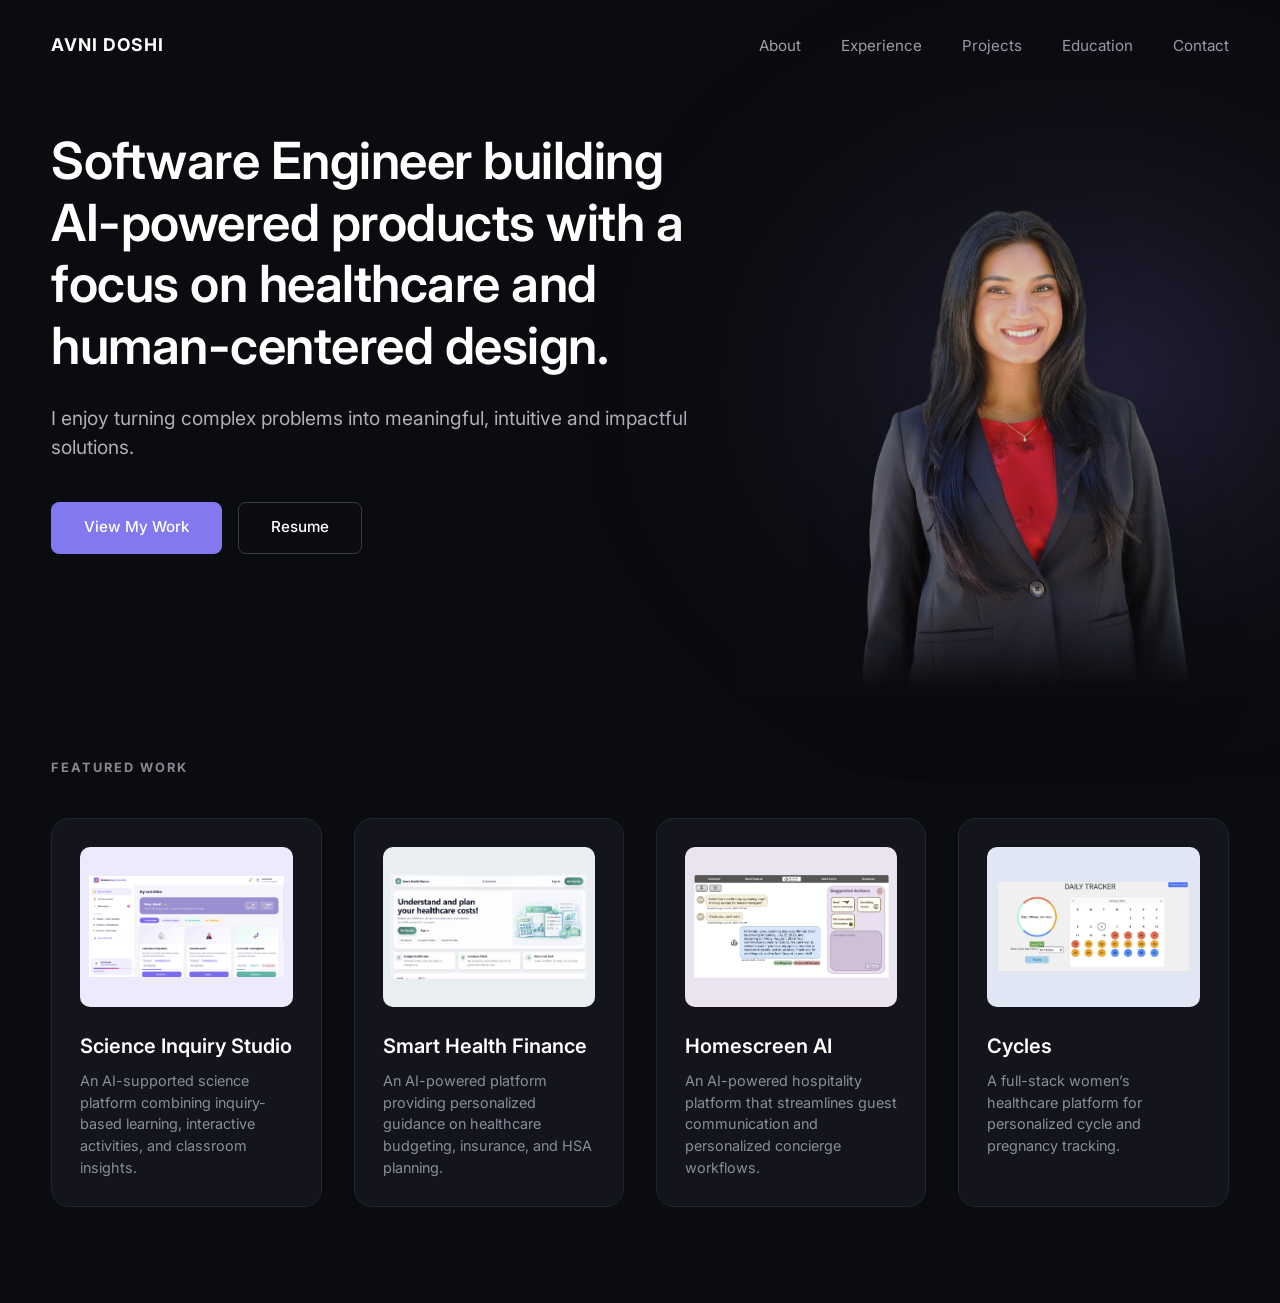
==== index.html @ ce7d5bf1 "Normalize homepage URL" ====
<!DOCTYPE html>
<html lang="en">
<head>
    <meta charset="UTF-8">
    <meta name="viewport" content="width=device-width, initial-scale=1.0">
    <title>Avni Doshi - Portfolio</title>
    <link rel="canonical" href="https://www.avni-doshi.com/">
    <link rel="icon" type="image/png" href="favicon.png">
    <script>
        if (window.location.pathname.endsWith('/index.html')) {
            window.history.replaceState(null, '', '/' + window.location.search + window.location.hash);
        }
    </script>

    <link rel="preconnect" href="https://fonts.googleapis.com">
    <link rel="preconnect" href="https://fonts.gstatic.com" crossorigin>
    <link
        href="https://fonts.googleapis.com/css2?family=Inter:wght@300;400;500;600;700&display=swap"
        rel="stylesheet"
    >

    <link rel="stylesheet" href="style.css">
</head>

<body>
    <header>
        <a class="logo active" href="/" aria-current="page">Avni Doshi</a>

        <nav aria-label="Main navigation">
            <ul>
                <li><a href="about.html">About</a></li>
                <li><a href="experience.html">Experience</a></li>
                <li><a href="projects.html">Projects</a></li>
                <li><a href="education.html">Education</a></li>
                <li><a href="contact.html">Contact</a></li>
            </ul>
        </nav>
    </header>

    <main>
        <section class="hero-container">
            <div class="hero-text">
                <h1>
                    Software Engineer building AI-powered products with a
                    focus on healthcare and human-centered design.
                </h1>

                <p>
                    I enjoy turning complex problems into meaningful,
                    intuitive and impactful solutions.
                </p>

                <div class="cta-buttons">
                    <a class="btn btn-primary" href="#featured-work">
                        View My Work
                    </a>

                    <a class="btn btn-secondary" href="documents/Avni-Doshi-Resume.pdf" target="_blank" rel="noopener noreferrer">
                        Resume
                    </a>
                </div>
            </div>

            <div class="hero-image-wrapper">
                <img
                    class="profile-img"
                    src="images/profile.png"
                    alt="Portrait of Avni Doshi"
                >
            </div>
        </section>

        <section class="featured-section" id="featured-work">
            <h2 class="section-title">Featured Work</h2>

            <div class="grid-container">
                <a class="card" href="science-inquiry-studio.html">
                    <div class="card-img-placeholder science-thumbnail"><img src="images/science-inquiry-studio/student-activities.png" alt="Science Inquiry Studio student activities platform"></div>
                    <h3>Science Inquiry Studio</h3>
                    <p>An AI-supported science platform combining inquiry-based learning, interactive activities, and classroom insights.</p>
                </a>

                <a class="card" href="smart-health-finance.html">
                    <div class="card-img-placeholder health-thumbnail"><img src="images/smart-health-finance/landing.png" alt="Smart Health Finance healthcare planning platform"></div>
                    <h3>Smart Health Finance</h3>
                    <p>An AI-powered platform providing personalized guidance on healthcare budgeting, insurance, and HSA planning.</p>
                </a>

                <a class="card" href="homescreen-ai.html">
                    <div class="card-img-placeholder homescreen-thumbnail"><img src="images/homescreen-ai/agent-assist.png" alt="Homescreen AI agent-assisted hospitality platform"></div>
                    <h3>Homescreen AI</h3>
                    <p>An AI-powered hospitality platform that streamlines guest communication and personalized concierge workflows.</p>
                </a>

                <a class="card" href="cycles.html">
                    <div class="card-img-placeholder cycles-thumbnail"><img src="images/cycles/daily-tracker.jpg" alt="Cycles daily tracker interface"></div>
                    <h3>Cycles</h3>
                    <p>A full-stack women’s healthcare platform for personalized cycle and pregnancy tracking.</p>
                </a>
            </div>
        </section>
    </main>
</body>
</html>
---- style.css ----
:root {
    --background: #0b0c10;
    --surface: #13141c;
    --surface-border: #222530;
    --text: #ffffff;
    --muted-text: #a0a0aa;
    --accent: #8278ef;
    --accent-hover: #7166df;
    --portrait-glow: rgba(113, 99, 190, 0.38);
}

/* Reset */

* {
    margin: 0;
    padding: 0;
    box-sizing: border-box;
}

html {
    scroll-behavior: smooth;
}

body {
    width: 100%;
    max-width: 100%;
    margin: 0;
    padding: 0 4%;
    overflow-x: hidden;

    background-color: var(--background);
    color: var(--text);

    font-family: "Inter", sans-serif;
    line-height: 1.5;
}

a {
    color: inherit;
    text-decoration: none;
}

/* Navigation */

header {
    display: flex;
    justify-content: space-between;
    align-items: center;

    width: 100%;
    padding: 2rem 0 1rem;
}

.logo {
    color: var(--text);
    font-size: 1.1rem;
    font-weight: 700;
    letter-spacing: 1px;
    text-transform: uppercase;
}

nav ul {
    display: flex;
    gap: 2.5rem;
    list-style: none;
}

nav ul li a {
    padding-bottom: 4px;

    color: var(--muted-text);
    font-size: 0.95rem;

    border-bottom: 2px solid transparent;

    transition:
        color 0.3s ease,
        border-color 0.3s ease;
}

nav ul li a:hover,
nav ul li a.active {
    color: var(--text);
    border-color: var(--text);
}

/* Hero */

.hero-container {
    position: relative;

    display: flex;
    align-items: stretch;
    justify-content: space-between;

    width: 100%;
    min-height: 460px;
    padding: 1.5rem 0 4rem;
    gap: 4rem;
}

.hero-text {
    flex: 1.6;

    display: flex;
    flex-direction: column;
    justify-content: flex-start;
    padding-top: 2rem;
}

.hero-text h1 {
    max-width: 900px;
    margin-bottom: 1.75rem;

    font-size: clamp(2.5rem, 4vw, 3.5rem);
    font-weight: 600;
    line-height: 1.2;
    letter-spacing: -0.5px;
}

.hero-text p {
    max-width: 700px;
    margin-bottom: 2.5rem;

    color: #b0b0b8;
    font-size: 1.2rem;
}

.cta-buttons {
    display: flex;
    gap: 1rem;
}

.btn {
    display: inline-flex;
    align-items: center;
    justify-content: center;

    padding: 0.85rem 2rem;
    border-radius: 8px;

    font-size: 0.95rem;
    font-weight: 500;
    cursor: pointer;

    transition:
        background-color 0.3s ease,
        border-color 0.3s ease,
        transform 0.3s ease;
}

.btn:hover {
    transform: translateY(-2px);
}

.btn-primary {
    color: #ffffff;
    background-color: var(--accent);
    border: 1px solid var(--accent);
}

.btn-primary:hover {
    background-color: var(--accent-hover);
    border-color: var(--accent-hover);
}

.btn-secondary {
    color: #ffffff;
    background-color: transparent;
    border: 1px solid #383a47;
}

.btn-secondary:hover {
    background-color: #1a1b22;
    border-color: #5a5d6c;
}

/* Transparent portrait and background glow */
.hero-image-wrapper {
    flex: 1;
    position: relative;
    isolation: isolate;

    display: flex;
    align-items: flex-end;
    justify-content: center;

    min-height: 500px;

    /* Important: remove the background and visible clipping */
    overflow: visible;
    background: transparent;
}

/* Soft glow that extends outside the image container */
.hero-image-wrapper::before {
    content: "";
    position: absolute;

    /* Extends the glow past the container so there is no hard line */
    inset: -20% -25% -10% -45%;
    z-index: -1;

    background:
        radial-gradient(
            ellipse at 65% 52%,
            rgba(113, 99, 190, 0.25) 0%,
            rgba(55, 52, 90, 0.15) 35%,
            rgba(25, 25, 40, 0.07) 55%,
            transparent 75%
        );

    filter: blur(20px);
    pointer-events: none;
}

/* Softens the bottom edge */
.hero-image-wrapper::after {
    content: "";
    position: absolute;
    right: -15%;
    bottom: 0;
    left: -15%;
    z-index: 2;

    height: 16%;

    background:
        linear-gradient(
            to bottom,
            transparent,
            var(--background) 92%
        );

    pointer-events: none;
}

.profile-img {
    position: relative;
    z-index: 1;

    display: block;
    width: 100%;
    max-width: 520px;
    height: 100%;

    object-fit: contain;
    object-position: center bottom;

    filter:
        drop-shadow(0 20px 32px rgba(0, 0, 0, 0.22));
}

/* Featured work */

.featured-section {
    width: 100%;
    padding-bottom: 6rem;
}

.section-title {
    margin-bottom: 2.5rem;

    color: #888894;
    font-size: 0.8rem;
    letter-spacing: 2px;
    text-transform: uppercase;
}

.grid-container {
    display: grid;
    grid-template-columns: repeat(4, minmax(0, 1fr));
    gap: 2rem;

    width: 100%;
}

.card {
    display: flex;
    flex-direction: column;

    padding: 1.75rem;

    background-color: var(--surface);
    border: 1px solid var(--surface-border);
    border-radius: 18px;

    cursor: pointer;

    transition:
        transform 0.3s ease,
        border-color 0.3s ease;
}

.card:hover {
    transform: translateY(-5px);
    border-color: #3b3f54;
}

.card-img-placeholder {
    width: 100%;
    height: 160px;
    margin-bottom: 1.5rem;

    overflow: hidden;

    background-color: #1c1e29;
    border-radius: 10px;
}

.thumb-aws {
    background:
        linear-gradient(
            135deg,
            #111111 0%,
            #222222 100%
        );
}

.thumb-scale {
    background-color: #fafafa;
}

.thumb-eco {
    background:
        radial-gradient(
            circle,
            #3a3b2b 0%,
            #111311 100%
        );
}

.thumb-say {
    background:
        linear-gradient(
            135deg,
            #445 0%,
            #89a 100%
        );
}

.tag {
    align-self: flex-start;

    margin-bottom: 0.85rem;
    padding: 0.25rem 0.6rem;

    color: #8a8d9a;
    background-color: #1c1e29;
    border-radius: 6px;

    font-size: 0.75rem;
    font-weight: 500;
}

.card h3 {
    margin-bottom: 0.6rem;

    font-size: 1.25rem;
    font-weight: 600;
}

.card p {
    flex-grow: 0;

    margin-bottom: 0;

    color: #8a8d9a;
    font-size: 0.9rem;
    line-height: 1.5;
}

.card-footer {
    display: none;
}

.featured-section .card-footer {
    display: none;
}

/* Tablet */

@media (max-width: 1200px) {
    .grid-container {
        grid-template-columns: repeat(2, 1fr);
    }
}

/* Mobile */

@media (max-width: 768px) {
    body {
        padding: 0 1.25rem;
    }

    header {
        align-items: flex-start;
        gap: 1.5rem;
    }

    nav ul {
        flex-wrap: wrap;
        justify-content: flex-end;
        gap: 0.75rem 1.25rem;
    }

    .hero-container {
        flex-direction: column-reverse;

        min-height: auto;
        padding: 1rem 0 4rem;
        gap: 2rem;
    }

    .hero-image-wrapper {
        width: 100%;
        min-height: 390px;
    }

    .profile-img {
        max-width: 430px;
    }

    .hero-text {
        text-align: center;
    }

    .hero-text p {
        margin: 0 auto 2.5rem;
    }

    .cta-buttons {
        justify-content: center;
    }

    .grid-container {
        grid-template-columns: 1fr;
    }
}

@media (max-width: 520px) {
    header {
        flex-direction: column;
    }

    nav,
    nav ul {
        width: 100%;
    }

    nav ul {
        justify-content: flex-start;
    }

    .hero-image-wrapper {
        min-height: 330px;
    }

    .cta-buttons {
        flex-direction: column;
    }
}

/* Interior pages */

.page-intro {
    display: flex;
    flex-direction: column;
    justify-content: flex-start;
    min-height: auto;
    max-width: 850px;
    padding: 2rem 0 8rem;
}

.page-eyebrow {
    margin-bottom: 1rem;
    color: var(--accent);
    font-size: 0.8rem;
    font-weight: 600;
    letter-spacing: 2px;
    text-transform: uppercase;
}

.page-intro h1 {
    margin-bottom: 1.5rem;
    font-size: clamp(2.75rem, 6vw, 5.5rem);
    font-weight: 600;
    line-height: 1.05;
    letter-spacing: -2px;
}

.page-intro > p:last-child {
    max-width: 700px;
    color: var(--muted-text);
    font-size: 1.2rem;
}

/* Projects index */

.projects-page,
.case-study {
    width: 100%;
    margin: 0 auto;
    padding: 2rem 0 8rem;
}

.projects-page {
    padding-top: 2rem;
}

.projects-heading {
    max-width: 760px;
    margin-bottom: 4rem;
}

.projects-heading h1,
.case-hero h1 {
    margin-bottom: 1.5rem;
    font-size: clamp(1.9rem, 3.5vw, 3.25rem);
    font-weight: 600;
    line-height: 1.05;
    letter-spacing: -2px;
}

.projects-heading > p:last-child {
    color: var(--muted-text);
    font-size: 1.1rem;
}

.project-list {
    display: grid;
    grid-template-columns: repeat(3, minmax(0, 1fr));
    gap: 1.5rem;
}

.project-card {
    display: block;
    overflow: hidden;
    background: var(--surface);
    border: 1px solid var(--surface-border);
    border-radius: 18px;
    transition: transform 0.25s ease, border-color 0.25s ease;
}

.project-card:hover,
.project-card:focus-visible {
    transform: translateY(-5px);
    border-color: #4a4e66;
    outline: none;
}

.project-card-image,
.case-hero-image {
    display: flex;
    align-items: center;
    justify-content: center;
    aspect-ratio: 16 / 10;
    color: rgba(255, 255, 255, 0.62);
    font-size: 0.75rem;
    font-weight: 600;
    letter-spacing: 1.5px;
    text-transform: uppercase;
}

.project-card-image img {
    display: block;
    width: 100%;
    height: 100%;
    object-fit: cover;
}

.project-card-image.cooking-thumbnail {
    padding: 0.65rem;
    background: #ead2cf;
}

.project-card-image.cooking-thumbnail img {
    object-fit: contain;
    object-position: center top;
}

.project-card-image.cycles-thumbnail,
.card-img-placeholder.cycles-thumbnail {
    padding: 0.65rem;
    background: #e1e6f5;
}

.project-card-image.cycles-thumbnail img,
.card-img-placeholder.cycles-thumbnail img {
    width: 100%;
    height: 100%;
    object-fit: contain;
    object-position: center;
}

.project-card-image.ecogov-thumbnail {
    padding: 0.65rem;
    background: #e7edf1;
}

.project-card-image.ecogov-thumbnail img {
    object-fit: contain;
    object-position: center;
}

.project-card-image.zot-thumbnail {
    padding: 0.65rem;
    background: #eaf0f7;
}

.project-card-image.zot-thumbnail img {
    object-fit: contain;
    object-position: center top;
}

.project-card-image.solace-thumbnail {
    padding: 0.65rem;
    background: #dce5f0;
}

.project-card-image.solace-thumbnail img {
    object-fit: contain;
    object-position: center top;
}

.image-science { background: linear-gradient(135deg, #173d50, #6675c7); }
.image-health { background: linear-gradient(135deg, #24483f, #62a68a); }
.image-solace { background: linear-gradient(135deg, #493a64, #b078a4); }
.image-zot { background: linear-gradient(135deg, #21426a, #d49a37); }
.image-home { background: linear-gradient(135deg, #372f66, #737ce4); }
.image-eco { background: linear-gradient(135deg, #273c2c, #7e9853); }
.image-cooking { background: linear-gradient(135deg, #66392e, #d27b52); }
.image-cycles { background: linear-gradient(135deg, #28394c, #568c9e); }

.project-card-copy {
    padding: 1.25rem;
}

.project-card-copy h2 {
    margin-bottom: 0.5rem;
    font-size: 1.1rem;
}

.project-card-copy p,
.case-section p {
    color: var(--muted-text);
}

/* Keep media transitions identical across every project detail page. */
.project-gallery {
    margin-top: 0;
    margin-bottom: 0;
    padding-top: 1rem;
    padding-bottom: 1.5rem;
}

.project-link {
    display: inline-block;
    margin-top: 1rem;
    color: #c2bcff;
    font-size: 0.9rem;
}

/* Project detail pages */

.back-link {
    display: inline-block;
    margin-bottom: 1.75rem;
    color: var(--muted-text);
}

.back-link:hover { color: var(--text); }

.case-hero { margin-bottom: 1.5rem; }

.case-hero .page-eyebrow { display: none; }

.case-hero-action {
    margin-top: 1.25rem;
}

.case-hero-actions {
    display: flex;
    flex-wrap: wrap;
    gap: 0.75rem;
    margin-top: 1.25rem;
}

.case-hero-image {
    width: 100%;
    margin-top: 3rem;
    border-radius: 18px;
}

.case-section {
    padding: 2.25rem 0;
    border-top: 1px solid var(--surface-border);
}

.case-section h2 {
    margin-bottom: 1.5rem;
    font-size: 1.35rem;
}

.case-section p {
    max-width: none;
    font-size: 1.05rem;
    line-height: 1.8;
}

.case-image-slot {
    display: flex;
    align-items: center;
    justify-content: center;
    min-height: 320px;
    margin-top: 1.5rem;
    color: #6f7280;
    background: var(--surface);
    border: 1px dashed #3a3d4b;
    border-radius: 14px;
}

.ecogov-hero > p {
    max-width: none;
    color: var(--muted-text);
    font-size: 1.1rem;
}

.case-content {
    display: grid;
    gap: 1rem;
    max-width: none;
}

.case-bullets {
    display: grid;
    gap: 0.7rem;
    margin-left: 1.2rem;
}

.case-bullets li {
    color: var(--muted-text);
    line-height: 1.7;
}

.download-button {
    justify-self: start;
    margin-top: 0.5rem;
}

.ecogov-gallery,
.cycles-gallery {
    display: grid;
    grid-template-columns: repeat(2, minmax(0, 1fr));
    gap: 1.5rem;
    align-items: start;
    width: min(100%, 980px);
    margin: 0 auto;
    padding: 1rem 0 1.5rem;
}

.ecogov-gallery figure,
.cycles-gallery figure {
    display: flex;
    flex-direction: column;
    align-items: center;
    overflow: hidden;
    padding: 1rem;
    background: #ffffff;
    border-radius: 14px;
    text-align: center;
}

.ecogov-gallery img,
.cycles-gallery img {
    display: block;
    width: auto;
    max-width: 100%;
    max-height: 44vh;
    height: auto;
    margin: 0 auto;
    object-fit: contain;
    object-position: center;
    border-radius: 8px;
}

.ecogov-gallery figcaption,
.cycles-gallery figcaption {
    padding: 0.8rem 0.25rem 0.15rem;
    color: #555866;
    font-size: 0.78rem;
}

.ecogov-gallery .gallery-wide,
.cycles-gallery .gallery-wide {
    grid-column: 1 / -1;
    width: min(100%, 760px);
    justify-self: center;
}

.health-gallery {
    display: grid;
    gap: 1.5rem;
    padding: 1rem 0 1.5rem;
}

.health-gallery figure {
    display: flex;
    flex-direction: column;
    align-items: center;
    overflow: hidden;
    padding: 1rem;
    background: #ffffff;
    border-radius: 14px;
    text-align: center;
}

.health-gallery img {
    display: block;
    width: 100%;
    height: auto;
    margin: 0 auto;
    border-radius: 8px;
}

.health-gallery figcaption {
    width: 100%;
    box-sizing: border-box;
    padding: 0.8rem 0.25rem 0.15rem;
    color: #555866;
    font-size: 0.78rem;
}

.tech-list {
    display: flex;
    flex-wrap: wrap;
    gap: 0.65rem;
}

.health-thumbnail {
    display: flex;
    align-items: center;
    justify-content: center;
    background: #e9eff0;
}

.health-thumbnail img {
    display: block;
    width: 92%;
    height: 88%;
    margin: auto;
    object-fit: contain;
    object-position: center;
    border-radius: 7px;
}

.science-thumbnail {
    display: flex;
    align-items: center;
    justify-content: center;
    background: #eeeafd;
}

.science-thumbnail img {
    display: block;
    width: 92%;
    height: 88%;
    margin: auto;
    object-fit: contain;
    object-position: center;
    border-radius: 7px;
}

.tech-list span {
    padding: 0.55rem 0.8rem;
    color: #c7c7cf;
    background: var(--surface);
    border: 1px solid var(--surface-border);
    border-radius: 7px;
    font-size: 0.85rem;
}

.cooking-gallery {
    columns: 2;
    column-gap: 1.5rem;
    width: min(100%, 900px);
    margin: 0 auto;
    padding: 1rem 0 1.5rem;
}

.cooking-gallery figure {
    display: flex;
    flex-direction: column;
    align-items: center;
    break-inside: avoid;
    overflow: hidden;
    margin-bottom: 1.5rem;
    padding: 1rem;
    background: #ffffff;
    border-radius: 14px;
    text-align: center;
}

.cooking-gallery .cooking-ui-figure {
    width: min(360px, 100%);
    margin-right: auto;
    margin-left: auto;
}

.cooking-gallery img {
    display: block;
    width: auto;
    max-width: 100%;
    max-height: 42vh;
    height: auto;
    margin: 0 auto;
    object-fit: contain;
    object-position: center;
    border-radius: 8px;
}

.cooking-gallery .cooking-ui-figure img {
    max-height: 52vh;
}

.cooking-gallery figcaption {
    padding: 0.8rem 0.25rem 0.15rem;
    color: #555866;
    font-size: 0.78rem;
}

.zot-gallery,
.solace-gallery {
    columns: 2;
    column-gap: 1.5rem;
    padding: 1rem 0 1.5rem;
}

.zot-gallery figure,
.solace-gallery figure {
    display: flex;
    flex-direction: column;
    align-items: center;
    max-width: 100%;
    box-sizing: border-box;
    break-inside: avoid;
    overflow: hidden;
    margin: 0 auto 1.5rem;
    padding: 1rem;
    background: #ffffff;
    border-radius: 14px;
    text-align: center;
}

.zot-gallery figure {
    width: min(100%, calc(45.7vh + 2rem));
}

.zot-gallery {
    display: flex;
    gap: 1.5rem;
    overflow-x: auto;
    scroll-padding-inline: max(1rem, calc((100% - 52vh - 2rem) / 2));
    scroll-snap-type: x mandatory;
    overscroll-behavior-inline: contain;
    padding-inline: max(1rem, calc((100% - 52vh - 2rem) / 2));
    scrollbar-width: thin;
    scrollbar-color: var(--accent) var(--surface);
}

.zot-gallery figure {
    flex: 0 0 min(calc(45.7vh + 2rem), calc(100% - 2rem));
    margin: 0 0 1.5rem;
    scroll-snap-align: center;
    scroll-snap-stop: always;
}

.solace-gallery figure {
    width: min(100%, calc(42vh + 2rem));
}

.solace-gallery {
    display: flex;
    gap: 1.5rem;
    overflow-x: auto;
    scroll-padding-inline: max(1rem, calc((100% - 47.9vh - 2rem) / 2));
    scroll-snap-type: x mandatory;
    overscroll-behavior-inline: contain;
    padding-inline: max(1rem, calc((100% - 47.9vh - 2rem) / 2));
    scrollbar-width: thin;
    scrollbar-color: var(--accent) var(--surface);
}

.solace-gallery figure {
    flex: 0 0 min(calc(42vh + 2rem), calc(100% - 2rem));
    margin: 0 0 1.5rem;
    scroll-snap-align: center;
    scroll-snap-stop: always;
}

.flashcard-gallery {
    --flashcard-half-width: 21rem;
    position: relative;
    display: block;
    overflow: visible;
    padding: 1rem 0 1.5rem;
    columns: auto;
}

.zot-gallery.flashcard-gallery {
    --flashcard-half-width: 22.85vh;
}

.solace-gallery.flashcard-gallery {
    --flashcard-half-width: 21vh;
}

.health-gallery.flashcard-gallery {
    --flashcard-half-width: min(30vw, 450px);
}

.health-gallery.flashcard-gallery figure {
    width: min(60vw, 900px);
}

.health-gallery.flashcard-gallery img {
    max-height: 58vh;
    object-fit: contain;
}

.homescreen-gallery.flashcard-gallery {
    --flashcard-half-width: min(30vw, 450px);
}

.homescreen-gallery.flashcard-gallery figure {
    width: min(60vw, 900px);
    max-width: 100%;
    box-sizing: border-box;
    overflow: hidden;
    padding: 1rem;
    background: #ffffff;
    border-radius: 14px;
    text-align: center;
}

.homescreen-gallery.flashcard-gallery figure.is-active {
    display: flex;
    flex-direction: column;
    align-items: center;
}

.homescreen-gallery.flashcard-gallery img {
    display: block;
    width: 100%;
    max-height: 58vh;
    height: auto;
    margin: 0 auto;
    object-fit: contain;
    object-position: center;
    border-radius: 8px;
}

.homescreen-gallery.flashcard-gallery figcaption {
    width: 100%;
    box-sizing: border-box;
    padding: 0.8rem 0.25rem 0.15rem;
    color: #555866;
    font-size: 0.78rem;
}

.homescreen-thumbnail {
    background: #e9e4ef;
    display: flex;
    align-items: center;
    justify-content: center;
    overflow: hidden;
}

.homescreen-thumbnail img {
    width: 92%;
    height: 92%;
    object-fit: contain;
    object-position: center;
}

.science-gallery.flashcard-gallery {
    --flashcard-half-width: min(26vw, 390px);
    padding-top: 1rem;
    padding-bottom: 1.5rem;
}

.science-gallery.flashcard-gallery figure {
    width: min(52vw, 780px);
    max-width: 100%;
    box-sizing: border-box;
    overflow: hidden;
    padding: 1rem;
    background: #ffffff;
    border-radius: 14px;
    text-align: center;
}

.science-gallery.flashcard-gallery figure.is-active {
    display: flex;
    flex-direction: column;
    align-items: center;
}

.science-gallery.flashcard-gallery img {
    display: block;
    width: 100%;
    max-height: 42vh;
    height: auto;
    margin: 0 auto;
    object-fit: contain;
    object-position: center;
    border-radius: 8px;
}

.science-gallery.flashcard-gallery figcaption {
    width: 100%;
    box-sizing: border-box;
    padding: 0.8rem 0.25rem 0.15rem;
    color: #555866;
    font-size: 0.78rem;
}

.flashcard-gallery figure {
    display: none;
    margin: 0 auto 1.25rem;
}

.flashcard-gallery figure.is-active {
    display: flex;
}

.flashcard-controls {
    position: absolute;
    inset: 1rem 0 1.5rem;
    pointer-events: none;
}

.flashcard-controls button {
    position: absolute;
    top: 50%;
    width: 2.6rem;
    height: 3.1rem;
    padding: 0 0 0.2rem;
    transform: translateY(-50%);
    color: #c7c7cf;
    background: var(--surface);
    border: 1px solid var(--surface-border);
    border-radius: 12px;
    font: inherit;
    font-size: 1.7rem;
    line-height: 1;
    cursor: pointer;
    pointer-events: auto;
    box-shadow: none;
}

.flashcard-controls button:first-child {
    left: max(0.25rem, calc(50% - var(--flashcard-half-width) - 6.5rem));
}

.flashcard-controls button:last-child {
    right: max(0.25rem, calc(50% - var(--flashcard-half-width) - 6.5rem));
}

.flashcard-controls button:hover,
.flashcard-controls button:focus-visible {
    color: #ffffff;
    background: #191a22;
    border-color: #555866;
    filter: none;
}

.flashcard-controls span {
    position: absolute;
    right: 0;
    bottom: 0;
    left: 0;
    transform: translateY(0.35rem);
    min-width: 3.5rem;
    color: var(--muted-text);
    text-align: center;
    font-size: 0.82rem;
}

.zot-gallery img,
.solace-gallery img {
    display: block;
    width: auto;
    max-width: 100%;
    max-height: 72vh;
    height: auto;
    margin: 0 auto;
    object-fit: contain;
}

.zot-gallery figcaption,
.solace-gallery figcaption {
    width: 100%;
    box-sizing: border-box;
    padding: 0.8rem 0.25rem 0.15rem;
    color: #555866;
    font-size: 0.78rem;
}

.prototype-evolution {
    display: flex;
    flex-direction: column;
    align-items: center;
    overflow: hidden;
    margin-top: 0.5rem;
    padding: 1rem;
    background: #ffffff;
    border-radius: 14px;
    text-align: center;
}

.prototype-evolution img {
    display: block;
    width: auto;
    max-width: 80%;
    height: auto;
    margin: 0 auto;
}

.prototype-evolution figcaption {
    padding: 0.8rem 0.25rem 0.15rem;
    color: #555866;
    font-size: 0.78rem;
}

@media (max-width: 768px) {
    .project-list { grid-template-columns: 1fr; }
    .case-section { grid-template-columns: 1fr; gap: 1.25rem; }
    .case-image-slot { grid-column: 1; }
    .ecogov-gallery,
    .cycles-gallery { grid-template-columns: 1fr; }
    .ecogov-gallery .gallery-wide,
    .cycles-gallery .gallery-wide { grid-column: 1; }
    .cooking-gallery { columns: 1; }
    .zot-gallery,
    .solace-gallery { columns: 1; }
}

@media (min-width: 769px) and (max-width: 1050px) {
    .project-list { grid-template-columns: repeat(2, minmax(0, 1fr)); }
}

/* Education */

.education-page {
    width: min(1120px, 100%);
    margin: 0 auto;
    padding: 2rem 0 8rem;
}

.education-degree {
    width: 100%;
    padding-bottom: 2.5rem;
}

.education-degree h1 {
    max-width: 850px;
    font-size: clamp(1.4rem, 2vw, 1.85rem);
    font-weight: 600;
    line-height: 1.2;
    letter-spacing: -0.75px;
}

.degree-line {
    display: flex;
    align-items: baseline;
    justify-content: space-between;
    gap: 2rem;
}

.education-degree h1 em {
    color: var(--muted-text);
    font-weight: 400;
}

.education-dates {
    flex-shrink: 0;
    margin-top: 0;
    color: var(--muted-text);
    font-size: 0.95rem;
}

.education-minor {
    margin-top: 0.4rem;
    color: #c2bcff;
    font-size: clamp(1.15rem, 1.6vw, 1.45rem);
}

.education-section {
    padding: 3.25rem 0;
    border-top: 1px solid var(--surface-border);
}

.section-heading {
    margin-bottom: 1.5rem;
}

.section-heading h2 {
    font-size: clamp(1.8rem, 3vw, 2.5rem);
    font-weight: 600;
}

.research-list {
    display: grid;
    gap: 1.5rem;
}

.research-card {
    padding: 2rem;
    background: var(--surface);
    border: 1px solid var(--surface-border);
    border-radius: 18px;
}

.research-card-heading {
    display: flex;
    justify-content: space-between;
    align-items: baseline;
    gap: 1.5rem;
    margin-bottom: 1rem;
}

.research-card-heading h3 {
    font-size: 1.35rem;
}

.research-card-heading a,
.inline-link {
    color: #c2bcff;
}

.research-card > p,
.research-card li {
    color: var(--muted-text);
    line-height: 1.75;
}

.research-card ul {
    display: grid;
    gap: 0.8rem;
    margin: 1.25rem 0 0 1.2rem;
}

.research-card li ul {
    gap: 0.45rem;
    margin-top: 0.55rem;
}

.research-card li ul li {
    font-size: 0.95rem;
}

.research-card strong {
    color: var(--text);
    font-weight: 600;
}

.course-grid {
    display: grid;
    grid-template-columns: repeat(3, minmax(0, 1fr));
    gap: 1rem;
}

.course {
    min-height: 130px;
    padding: 0.9rem 1rem;
    background: var(--surface);
    border: 1px solid var(--surface-border);
    border-radius: 12px;
}

.course span {
    display: block;
    margin-bottom: 0.35rem;
    color: #9c93ff;
    font-size: 0.75rem;
    font-weight: 600;
    letter-spacing: 1px;
}

.course h3 {
    font-size: 0.95rem;
    line-height: 1.45;
}

.course p {
    margin-top: 0.4rem;
    color: var(--muted-text);
    font-size: 0.78rem;
    line-height: 1.45;
}

@media (max-width: 900px) {
    .course-grid { grid-template-columns: repeat(2, minmax(0, 1fr)); }
}

@media (max-width: 560px) {
    .degree-line { align-items: flex-start; flex-direction: column; gap: 0.5rem; }
    .research-card { padding: 1.4rem; }
    .research-card-heading { align-items: flex-start; flex-direction: column; gap: 0.5rem; }
    .course-grid { grid-template-columns: 1fr; }
}

/* Experience */

.experience-page {
    width: min(1120px, 100%);
    margin: 0 auto;
    padding: 2rem 0 8rem;
}

.experience-section {
    padding: 3.25rem 0;
    border-top: 1px solid var(--surface-border);
    scroll-margin-top: 2rem;
}

.jobs-section {
    padding-top: 2rem;
    border-top: 0;
}

.experience-jump-nav {
    display: flex;
    flex-wrap: wrap;
    gap: 0.65rem;
    padding-bottom: 0.5rem;
}

.experience-jump-nav a {
    padding: 0.4rem 0.7rem;
    color: var(--muted-text);
    background: var(--surface);
    border: 1px solid var(--surface-border);
    border-radius: 7px;
    font-size: 0.78rem;
    transition: color 0.2s ease, border-color 0.2s ease;
}

.experience-jump-nav a:hover,
.experience-jump-nav a:focus-visible {
    color: var(--text);
    border-color: #55596b;
    outline: none;
}

.experience-list {
    display: grid;
    gap: 1.5rem;
}

.experience-card {
    padding: 2rem;
    background: var(--surface);
    border: 1px solid var(--surface-border);
    border-radius: 18px;
}

.experience-card-heading {
    display: flex;
    justify-content: space-between;
    align-items: flex-start;
    gap: 2rem;
    margin-bottom: 1.25rem;
}

.experience-card-heading h2 {
    margin-bottom: 0.25rem;
    font-size: 1.3rem;
}

.experience-card-heading p,
.experience-card-heading time,
.experience-card li {
    color: var(--muted-text);
}

.experience-card-heading time {
    flex-shrink: 0;
    font-size: 0.9rem;
}

.experience-card ul {
    display: grid;
    gap: 0.75rem;
    margin-left: 1.2rem;
}

.experience-card li {
    line-height: 1.7;
}

@media (max-width: 650px) {
    .experience-card { padding: 1.4rem; }
    .experience-card-heading { flex-direction: column; gap: 0.5rem; }
}

/* Contact */

.contact-page {
    width: min(1120px, 100%);
    margin: 0 auto;
    padding: 2rem 0 8rem;
}

.contact-heading {
    max-width: 720px;
    margin-bottom: 3rem;
}

.contact-heading h1 {
    margin-bottom: 0.8rem;
    font-size: clamp(1.75rem, 3vw, 2.75rem);
    line-height: 1.1;
}

.contact-heading > p:last-child { color: var(--muted-text); }

.contact-layout {
    display: grid;
    grid-template-columns: minmax(230px, 0.75fr) minmax(0, 1.8fr);
    gap: 2rem;
    align-items: start;
}

.contact-links {
    display: grid;
    gap: 0.75rem;
}

.contact-links a {
    display: flex;
    flex-direction: column;
    gap: 0.2rem;
    padding: 1.1rem 1.25rem;
    background: var(--surface);
    border: 1px solid var(--surface-border);
    border-radius: 12px;
    transition: border-color 0.2s ease, transform 0.2s ease;
}

.contact-links a:hover {
    transform: translateY(-2px);
    border-color: #4a4e66;
}

.contact-links small { color: var(--muted-text); }

.contact-form-section {
    padding: 1.75rem;
    background: var(--surface);
    border: 1px solid var(--surface-border);
    border-radius: 18px;
}

.contact-form-section h2 { margin-bottom: 1.5rem; }

.contact-form {
    display: grid;
    gap: 1rem;
}

.form-row { display: grid; gap: 0.45rem; }

.form-row label { font-size: 0.85rem; font-weight: 500; }

.form-label {
    display: flex;
    align-items: center;
    gap: 0.55rem;
    font-size: 0.85rem;
    font-weight: 500;
}

.optional-badge {
    padding: 0.2rem 0.45rem;
    color: var(--muted-text);
    background: #1a1b24;
    border: 1px solid var(--surface-border);
    border-radius: 999px;
    font-size: 0.65rem;
    font-weight: 500;
    letter-spacing: 0.3px;
}

.form-row label span,
.form-row small,
.form-status { color: var(--muted-text); font-weight: 400; }

.form-row input,
.form-row textarea {
    width: 100%;
    padding: 0.75rem 0.9rem;
    color: var(--text);
    background: #0f1016;
    border: 1px solid #343744;
    border-radius: 10px;
    font: inherit;
}

.form-row input:focus,
.form-row textarea:focus {
    border-color: var(--accent);
    outline: 2px solid rgba(130, 120, 239, 0.2);
}

.form-row textarea { resize: vertical; }

.form-row input[type="file"] {
    padding: 0.45rem;
    color: var(--muted-text);
    cursor: pointer;
}

.form-row input[type="file"]::file-selector-button {
    margin-right: 0.85rem;
    padding: 0.6rem 0.9rem;
    color: var(--text);
    background: #1c1e29;
    border: 1px solid #3a3d4b;
    border-radius: 7px;
    font: inherit;
    font-size: 0.82rem;
    font-weight: 500;
    cursor: pointer;
    transition: background-color 0.2s ease, border-color 0.2s ease;
}

.form-row input[type="file"]::file-selector-button:hover {
    background: #252735;
    border-color: #55596b;
}

.visually-hidden-file-input {
    position: absolute;
    width: 1px;
    height: 1px;
    overflow: hidden;
    clip: rect(0 0 0 0);
    clip-path: inset(50%);
    white-space: nowrap;
}

.file-picker {
    display: flex;
    align-items: center;
    gap: 0.85rem;
    min-height: 3.1rem;
    padding: 0.45rem;
    color: var(--muted-text);
    background: #0f1016;
    border: 1px solid #343642;
    border-radius: 10px;
}

.file-picker-button {
    flex: 0 0 auto;
    padding: 0.65rem 0.9rem;
    color: var(--text);
    background: #1c1e29;
    border: 1px solid #3a3d4b;
    border-radius: 7px;
    font-size: 0.82rem;
    font-weight: 500;
    cursor: pointer;
    transition: background-color 0.2s ease, border-color 0.2s ease;
}

.file-picker-button:hover,
.visually-hidden-file-input:focus-visible + .file-picker-button {
    background: #252735;
    border-color: #55596b;
}

.file-picker > span {
    overflow: hidden;
    text-overflow: ellipsis;
    white-space: nowrap;
    font-size: 0.82rem;
}

.selected-files {
    display: grid;
    gap: 0.45rem;
    margin: 0;
    padding: 0;
    list-style: none;
}

.selected-files:empty {
    display: none;
}

.selected-files li {
    display: flex;
    align-items: center;
    justify-content: space-between;
    gap: 1rem;
    padding: 0.65rem 0.75rem;
    background: #181922;
    border: 1px solid var(--surface-border);
    border-radius: 8px;
}

.selected-files li > span {
    display: grid;
    min-width: 0;
}

.selected-files strong {
    overflow: hidden;
    color: var(--text);
    text-overflow: ellipsis;
    white-space: nowrap;
    font-size: 0.78rem;
    font-weight: 500;
}

.selected-files small {
    font-size: 0.68rem;
}

.selected-files button {
    padding: 0.4rem 0.6rem;
    color: #c7c7cf;
    background: transparent;
    border: 1px solid #3a3d4b;
    border-radius: 6px;
    font: inherit;
    font-size: 0.7rem;
    cursor: pointer;
}

.selected-files button:hover,
.selected-files button:focus-visible {
    color: #ffffff;
    border-color: #666a7b;
}

.contact-form .btn { justify-self: start; }

.contact-form .btn:disabled {
    cursor: not-allowed;
    opacity: 0.55;
    transform: none;
}

.form-status {
    min-height: 1.2em;
    margin: 0;
    color: var(--muted-text);
    font-size: 0.78rem;
}

.form-status.success { color: #8fd3a5; }
.form-status.error { color: #f0a0a8; }

@media (max-width: 760px) {
    .contact-layout { grid-template-columns: 1fr; }
    .contact-form-section { padding: 1.4rem; }
}

/* About */

.about-page {
    width: 100%;
    margin: 0 auto;
    padding: 2rem 0 8rem;
}

.about-intro {
    padding-bottom: 2.25rem;
}

.about-intro h1 {
    max-width: none;
    margin-bottom: 2.5rem;
    font-size: clamp(1.8rem, 3vw, 2.8rem);
    font-weight: 600;
    line-height: 1.1;
    letter-spacing: -1.5px;
}

.about-copy {
    display: grid;
    gap: 1.25rem;
    max-width: none;
}

.about-copy p {
    color: var(--muted-text);
    font-size: 1.02rem;
    line-height: 1.75;
}

.about-copy p:first-child { color: #d2d2d8; }

.about-interests {
    padding-top: 2.25rem;
    border-top: 1px solid var(--surface-border);
}

.about-interests h2 {
    margin-bottom: 1.5rem;
    color: var(--accent);
    font-size: 0.8rem;
    letter-spacing: 2px;
    text-transform: uppercase;
}

.interest-list {
    display: flex;
    flex-wrap: wrap;
    gap: 0.65rem;
}

.interest-list span {
    padding: 0.55rem 0.8rem;
    color: #c7c7cf;
    background: var(--surface);
    border: 1px solid var(--surface-border);
    border-radius: 7px;
    font-size: 0.82rem;
}

.about-personal {
    margin-top: 2.25rem;
    padding-top: 2.25rem;
    border-top: 1px solid var(--surface-border);
}

.about-personal h2 {
    margin-bottom: 0.85rem;
    color: var(--accent);
    font-size: 0.8rem;
    letter-spacing: 2px;
    text-transform: uppercase;
}

.about-personal p {
    color: var(--muted-text);
    font-size: 1rem;
}

@media (max-width: 640px) {
    .flashcard-gallery figure {
        max-width: calc(100% - 6.5rem);
    }

    .flashcard-controls button {
        width: 2.35rem;
        height: 2.75rem;
        font-size: 1.65rem;
    }

    .flashcard-controls button:first-child {
        left: 0.25rem;
    }

    .flashcard-controls button:last-child {
        right: 0.25rem;
    }
}
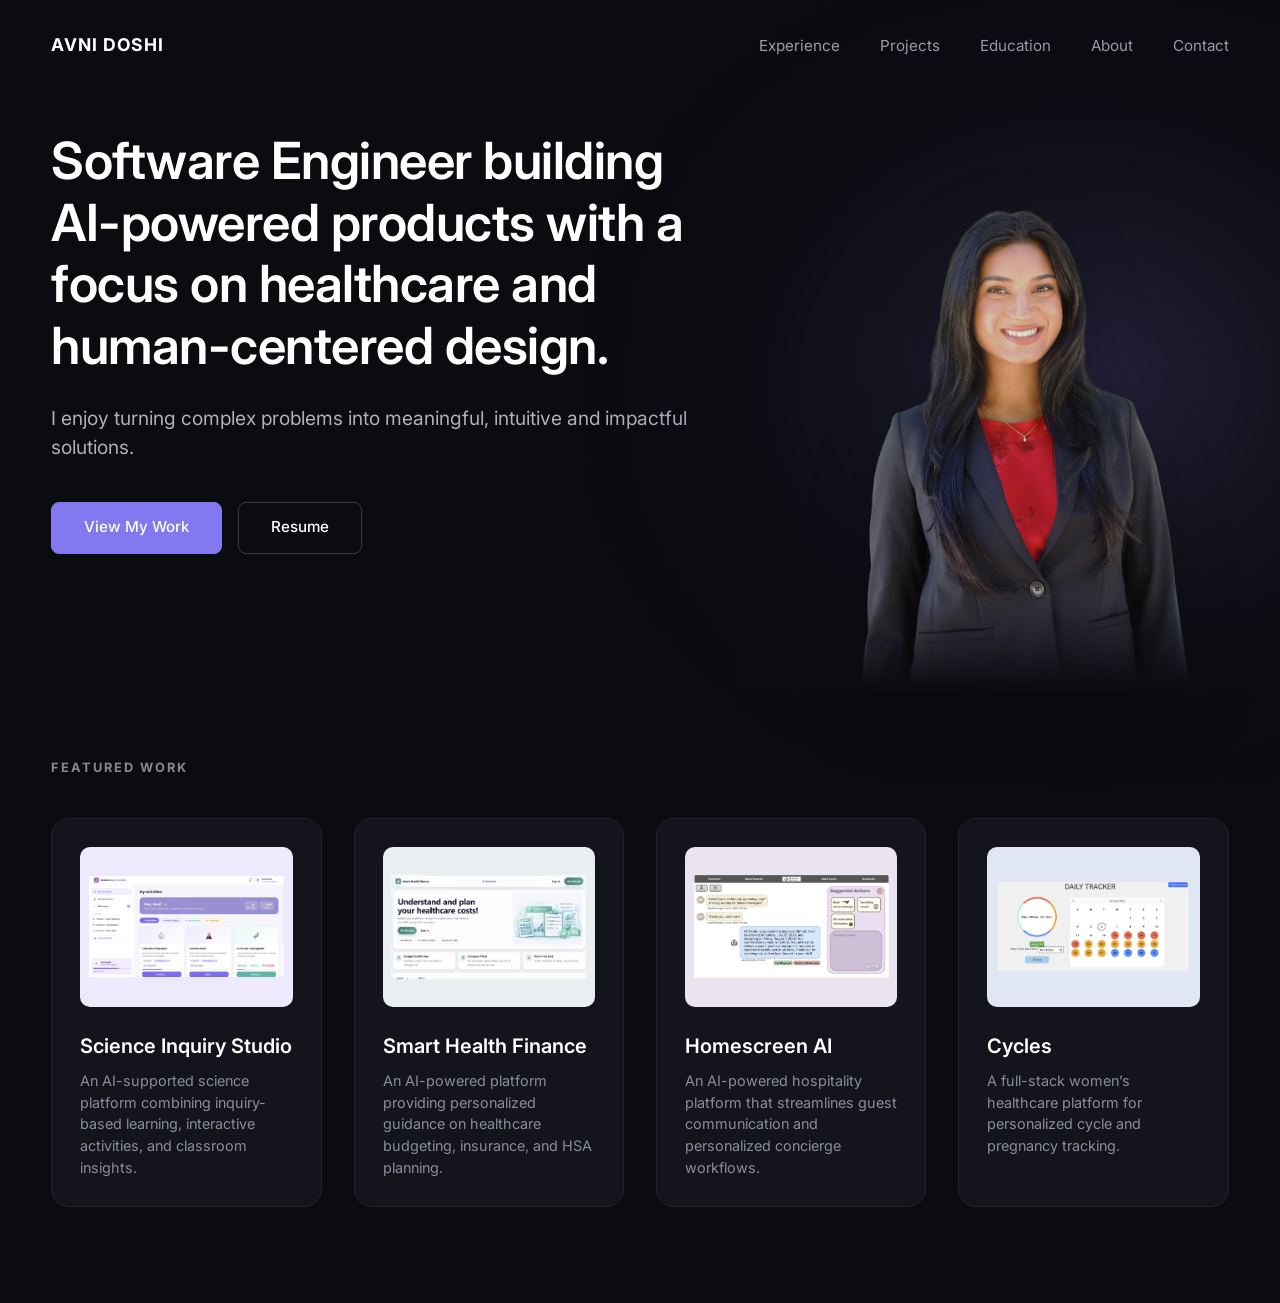
==== commit 58de1a9f: "Reorder top navigation menu" ====
--- a/index.html
+++ b/index.html
@@ -28,10 +28,10 @@
 
         <nav aria-label="Main navigation">
             <ul>
-                <li><a href="about.html">About</a></li>
                 <li><a href="experience.html">Experience</a></li>
                 <li><a href="projects.html">Projects</a></li>
                 <li><a href="education.html">Education</a></li>
+                <li><a href="about.html">About</a></li>
                 <li><a href="contact.html">Contact</a></li>
             </ul>
         </nav>
--- a/style.css
+++ b/style.css
@@ -796,6 +796,54 @@
     grid-column: 1 / -1;
     width: min(100%, 760px);
     justify-self: center;
+}
+
+.cycles-team-highlight {
+    display: flex;
+    flex-direction: column;
+    align-items: center;
+    width: min(100%, 520px);
+    box-sizing: border-box;
+    margin: 1rem auto 2.25rem;
+    padding: 1rem;
+    overflow: hidden;
+    background: #ffffff;
+    border-radius: 14px;
+    text-align: center;
+}
+
+.cycles-team-highlight img {
+    display: block;
+    width: 100%;
+    height: auto;
+    max-height: 68vh;
+    object-fit: contain;
+    object-position: center;
+    border-radius: 8px;
+}
+
+.cycles-team-highlight figcaption {
+    width: 100%;
+    box-sizing: border-box;
+    padding: 0.8rem 0.25rem 0.15rem;
+    color: #555866;
+    font-size: 0.78rem;
+}
+
+.cycles-gallery .gallery-portrait-fit {
+    width: min(100%, calc(29.72vh + 2rem));
+    box-sizing: border-box;
+    justify-self: center;
+}
+
+.cycles-gallery .gallery-portrait-fit img {
+    width: 100%;
+}
+
+@media (min-width: 769px) {
+    .cycles-gallery {
+        grid-template-columns: max-content minmax(0, 1fr);
+    }
 }
 
 .health-gallery {
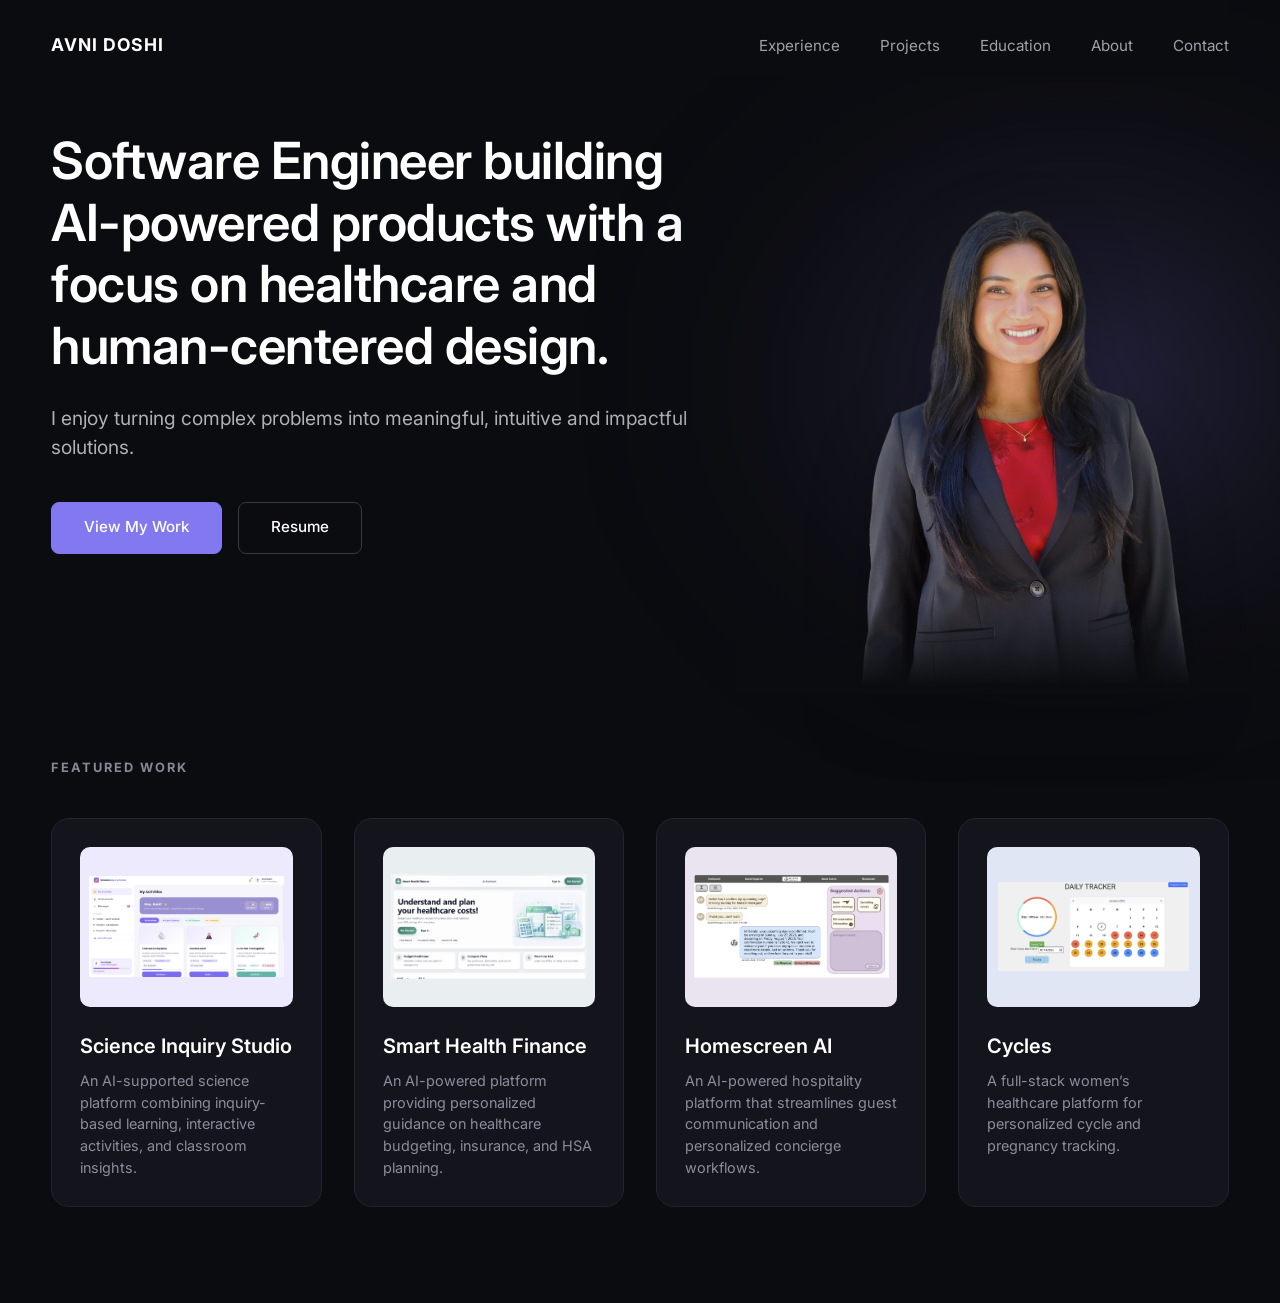
==== commit 5e31b2dd: "Ensure sticky navigation loads reliably" ====
--- a/index.html
+++ b/index.html
@@ -19,7 +19,7 @@
         rel="stylesheet"
     >
 
-    <link rel="stylesheet" href="style.css">
+    <link rel="stylesheet" href="style.css?v=20260814-1">
 </head>
 
 <body>
--- a/style.css
+++ b/style.css
@@ -26,7 +26,7 @@
     max-width: 100%;
     margin: 0;
     padding: 0 4%;
-    overflow-x: hidden;
+    overflow-x: clip;
 
     background-color: var(--background);
     color: var(--text);
@@ -43,12 +43,17 @@
 /* Navigation */
 
 header {
+    position: sticky;
+    top: 0;
+    z-index: 1000;
+
     display: flex;
     justify-content: space-between;
     align-items: center;
 
     width: 100%;
     padding: 2rem 0 1rem;
+    background-color: var(--background);
 }
 
 .logo {
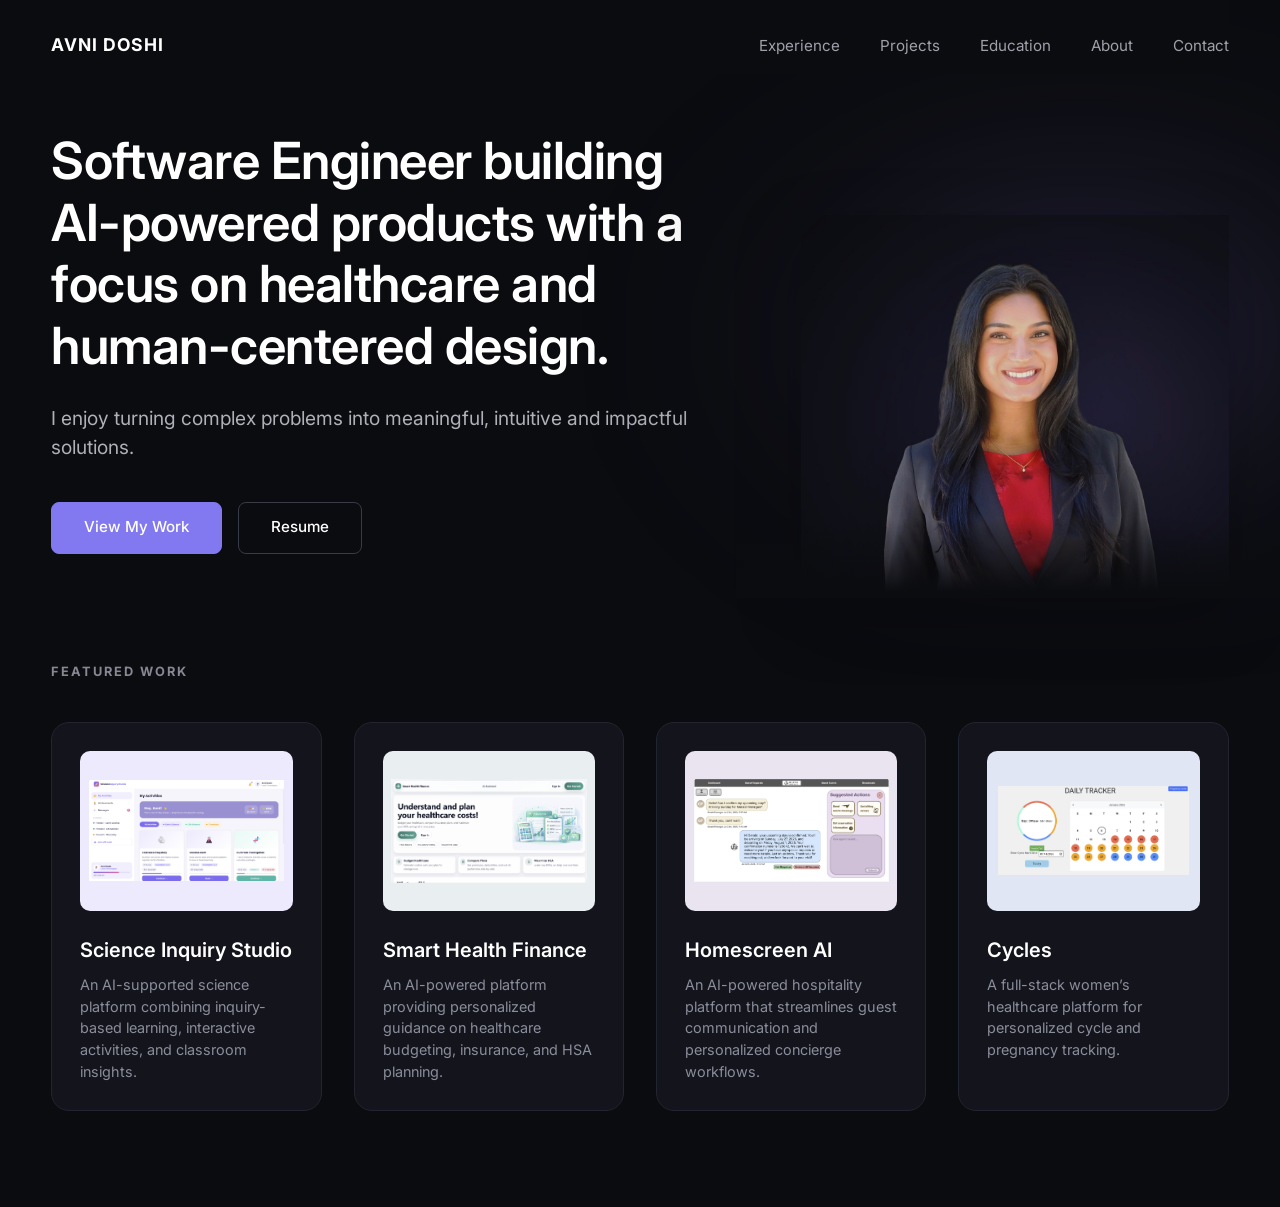
==== commit 120e8cc1: "Update homepage portrait crop" ====
--- a/index.html
+++ b/index.html
@@ -64,7 +64,7 @@
             <div class="hero-image-wrapper">
                 <img
                     class="profile-img"
-                    src="images/profile.png"
+                    src="images/profile-cropped.png"
                     alt="Portrait of Avni Doshi"
                 >
             </div>
--- a/style.css
+++ b/style.css
@@ -641,13 +641,28 @@
     padding: 1.25rem;
 }
 
+.project-card-heading {
+    display: flex;
+    align-items: baseline;
+    justify-content: space-between;
+    gap: 1rem;
+    margin-bottom: 0.5rem;
+}
+
 .project-card-copy h2 {
-    margin-bottom: 0.5rem;
     font-size: 1.1rem;
 }
 
+.project-card-date {
+    flex: 0 0 auto;
+    color: var(--muted-text);
+    font-size: 0.78rem;
+    white-space: nowrap;
+}
+
 .project-card-copy p,
-.case-section p {
+.case-section p,
+.case-subsection p {
     color: var(--muted-text);
 }
 
@@ -707,7 +722,24 @@
     font-size: 1.35rem;
 }
 
-.case-section p {
+.case-subsection {
+    padding: 1rem 0 1.5rem;
+}
+
+.case-subsection h3,
+.case-content h3 {
+    margin-bottom: 1rem;
+    font-size: 1.1rem;
+    font-weight: 600;
+}
+
+.case-subsection .case-content {
+    padding-left: 1.25rem;
+    border-left: 2px solid var(--surface-border);
+}
+
+.case-section p,
+.case-subsection p {
     max-width: none;
     font-size: 1.05rem;
     line-height: 1.8;
@@ -1472,10 +1504,21 @@
     padding: 2rem 0 8rem;
 }
 
+.experience-layout {
+    display: grid;
+    grid-template-columns: minmax(150px, 180px) minmax(0, 1fr);
+    gap: 3rem;
+    align-items: start;
+}
+
+.experience-content {
+    min-width: 0;
+}
+
 .experience-section {
     padding: 3.25rem 0;
     border-top: 1px solid var(--surface-border);
-    scroll-margin-top: 2rem;
+    scroll-margin-top: 6.5rem;
 }
 
 .jobs-section {
@@ -1484,26 +1527,39 @@
 }
 
 .experience-jump-nav {
-    display: flex;
-    flex-wrap: wrap;
-    gap: 0.65rem;
-    padding-bottom: 0.5rem;
+    position: sticky;
+    top: 6.25rem;
+    display: grid;
+    gap: 0.15rem;
+    padding: 0.35rem 0;
+}
+
+.experience-jump-nav::before {
+    content: "";
+    position: absolute;
+    top: 0.8rem;
+    bottom: 0.8rem;
+    left: 0;
+    width: 1px;
+    background: var(--surface-border);
 }
 
 .experience-jump-nav a {
-    padding: 0.4rem 0.7rem;
+    position: relative;
+    padding: 0.55rem 0.85rem 0.55rem 1rem;
     color: var(--muted-text);
-    background: var(--surface);
-    border: 1px solid var(--surface-border);
-    border-radius: 7px;
-    font-size: 0.78rem;
-    transition: color 0.2s ease, border-color 0.2s ease;
+    border-left: 2px solid transparent;
+    border-radius: 0 7px 7px 0;
+    font-size: 0.85rem;
+    line-height: 1.35;
+    transition: color 0.2s ease, background-color 0.2s ease, border-color 0.2s ease;
 }
 
 .experience-jump-nav a:hover,
 .experience-jump-nav a:focus-visible {
     color: var(--text);
-    border-color: #55596b;
+    background: rgba(19, 20, 28, 0.72);
+    border-left-color: var(--accent);
     outline: none;
 }
 
@@ -1551,6 +1607,42 @@
 
 .experience-card li {
     line-height: 1.7;
+}
+
+@media (max-width: 850px) {
+    .experience-layout {
+        grid-template-columns: 1fr;
+        gap: 0.5rem;
+    }
+
+    .experience-jump-nav {
+        position: static;
+        grid-template-columns: repeat(3, minmax(0, 1fr));
+        gap: 0.5rem;
+        padding: 0 0 1rem;
+        background: transparent;
+        border: 0;
+        border-bottom: 1px solid var(--surface-border);
+        border-radius: 0;
+    }
+
+    .experience-jump-nav::before { display: none; }
+
+    .experience-jump-nav a {
+        margin-left: 0;
+        padding: 0.6rem 0.45rem;
+        text-align: center;
+        background: var(--surface);
+        border: 1px solid var(--surface-border);
+        border-radius: 8px;
+    }
+
+    .experience-jump-nav a:hover,
+    .experience-jump-nav a:focus-visible {
+        border-color: var(--accent);
+    }
+
+    .jobs-section { padding-top: 1.5rem; }
 }
 
 @media (max-width: 650px) {
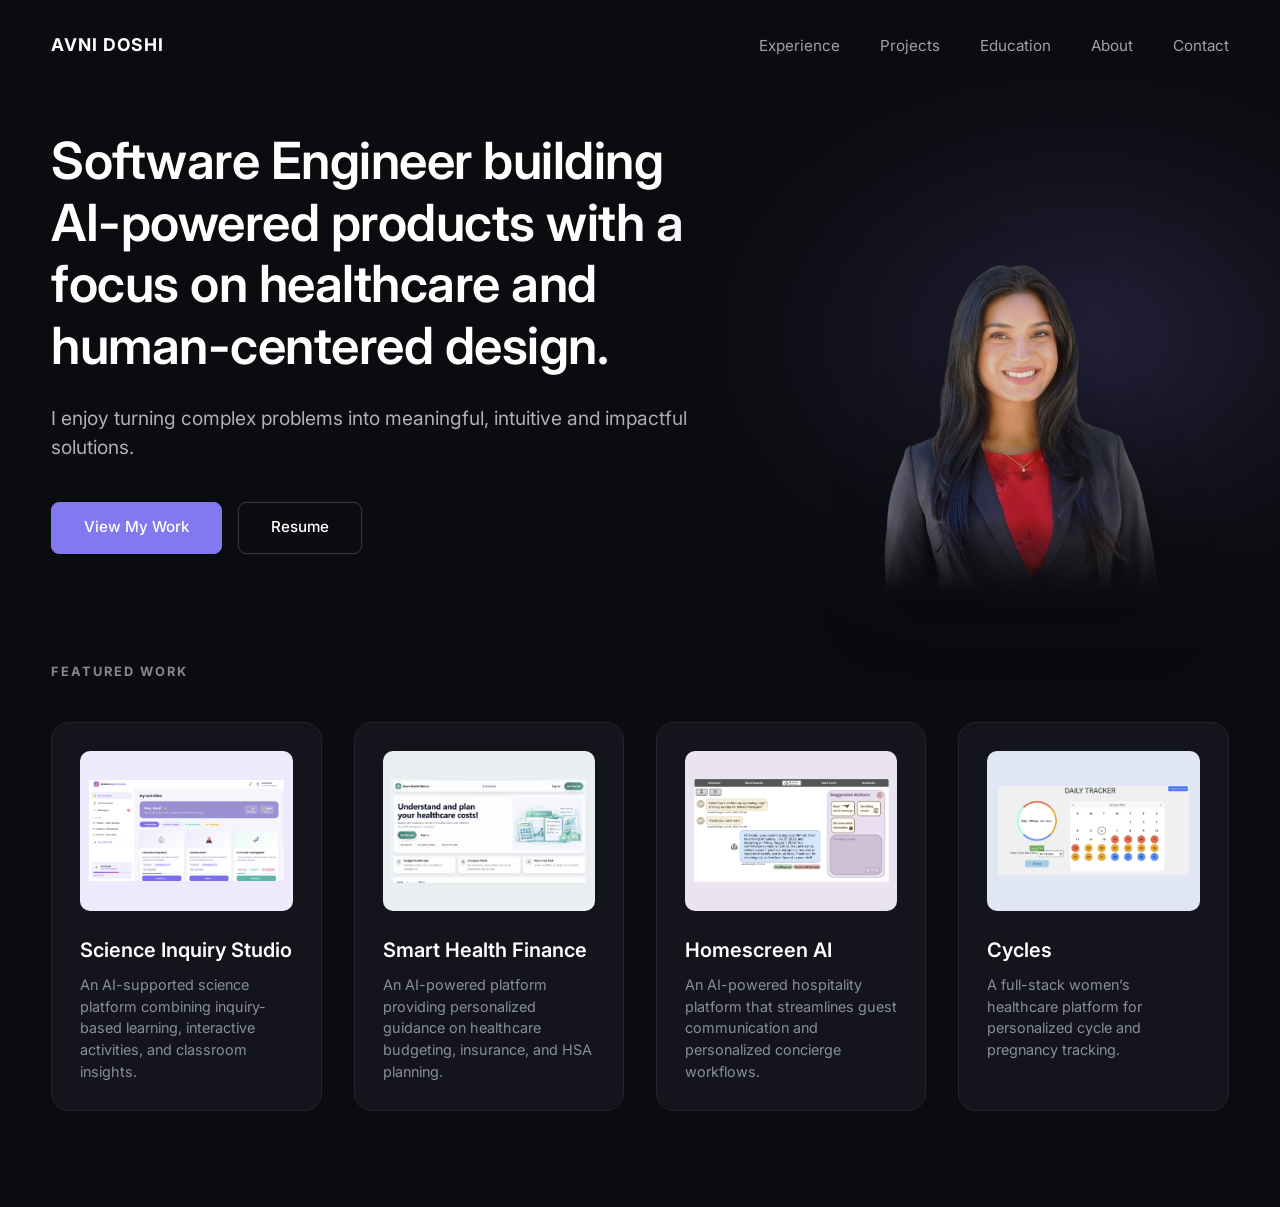
==== commit 7cc86f6e: "Refresh transparent homepage portrait" ====
--- a/index.html
+++ b/index.html
@@ -64,7 +64,7 @@
             <div class="hero-image-wrapper">
                 <img
                     class="profile-img"
-                    src="images/profile-cropped.png"
+                    src="images/profile-cropped.png?v=20260814-2"
                     alt="Portrait of Avni Doshi"
                 >
             </div>
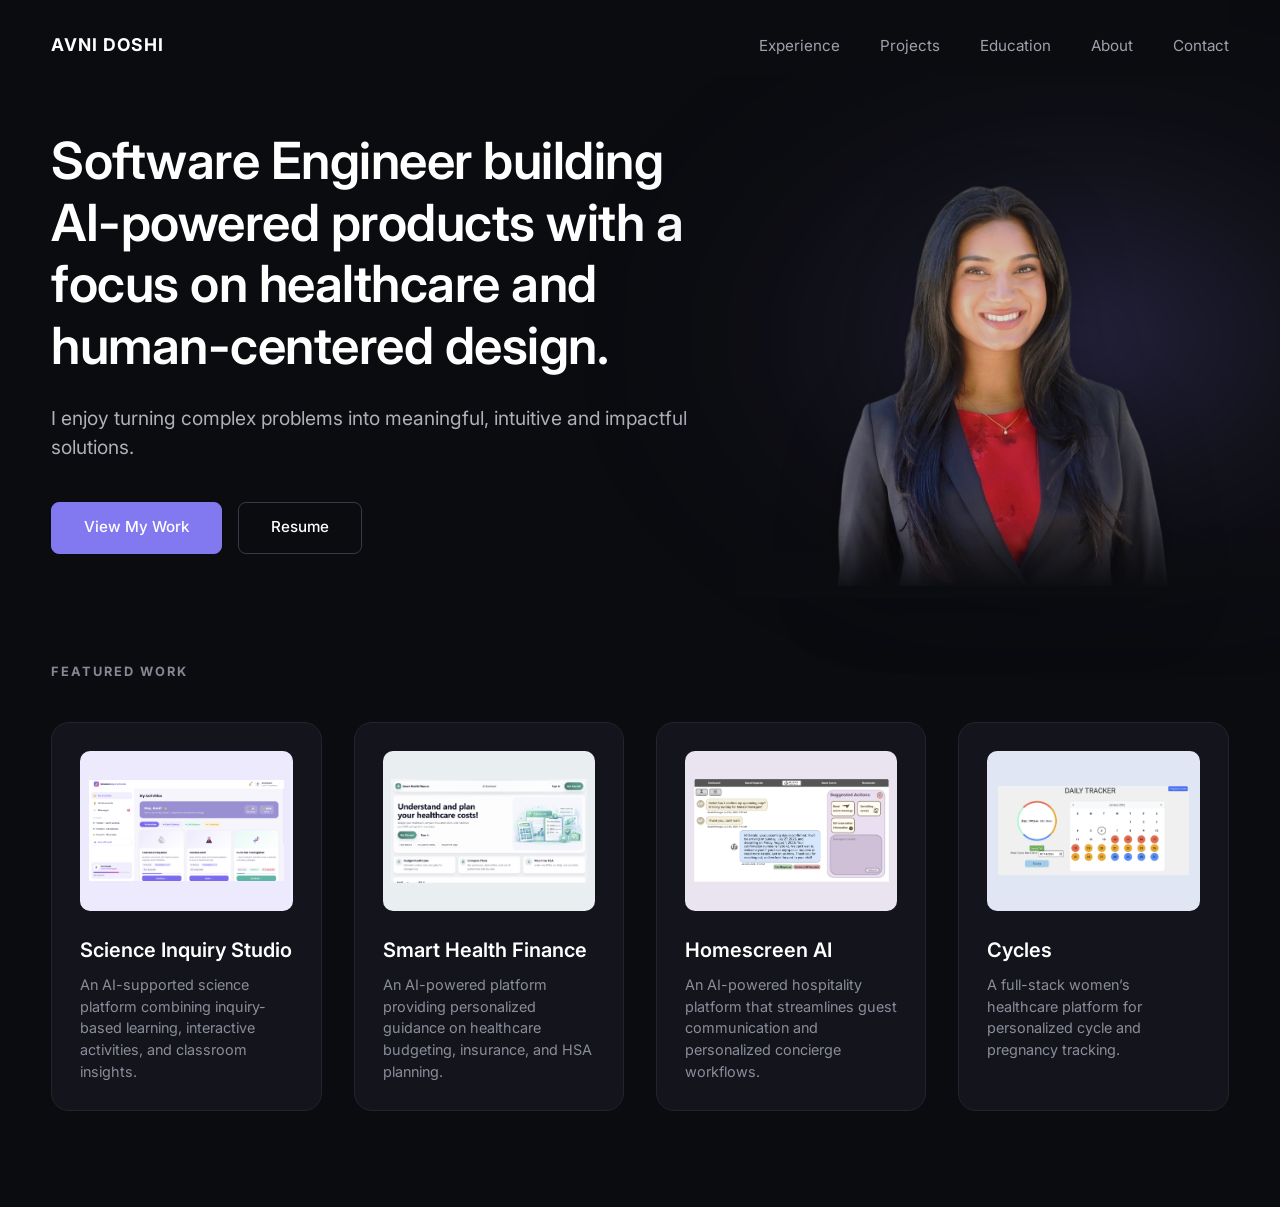
==== commit b5df0f82: "Enlarge and reposition homepage portrait" ====
--- a/index.html
+++ b/index.html
@@ -19,7 +19,7 @@
         rel="stylesheet"
     >
 
-    <link rel="stylesheet" href="style.css?v=20260814-1">
+    <link rel="stylesheet" href="style.css?v=20260814-2">
 </head>
 
 <body>
--- a/style.css
+++ b/style.css
@@ -245,12 +245,13 @@
     z-index: 1;
 
     display: block;
-    width: 100%;
-    max-width: 520px;
+    width: 120%;
+    max-width: 680px;
     height: 100%;
 
     object-fit: contain;
     object-position: center bottom;
+    transform: translate(-1.25rem, -0.75rem);
 
     filter:
         drop-shadow(0 20px 32px rgba(0, 0, 0, 0.22));
@@ -423,7 +424,9 @@
     }
 
     .profile-img {
+        width: 100%;
         max-width: 430px;
+        transform: none;
     }
 
     .hero-text {
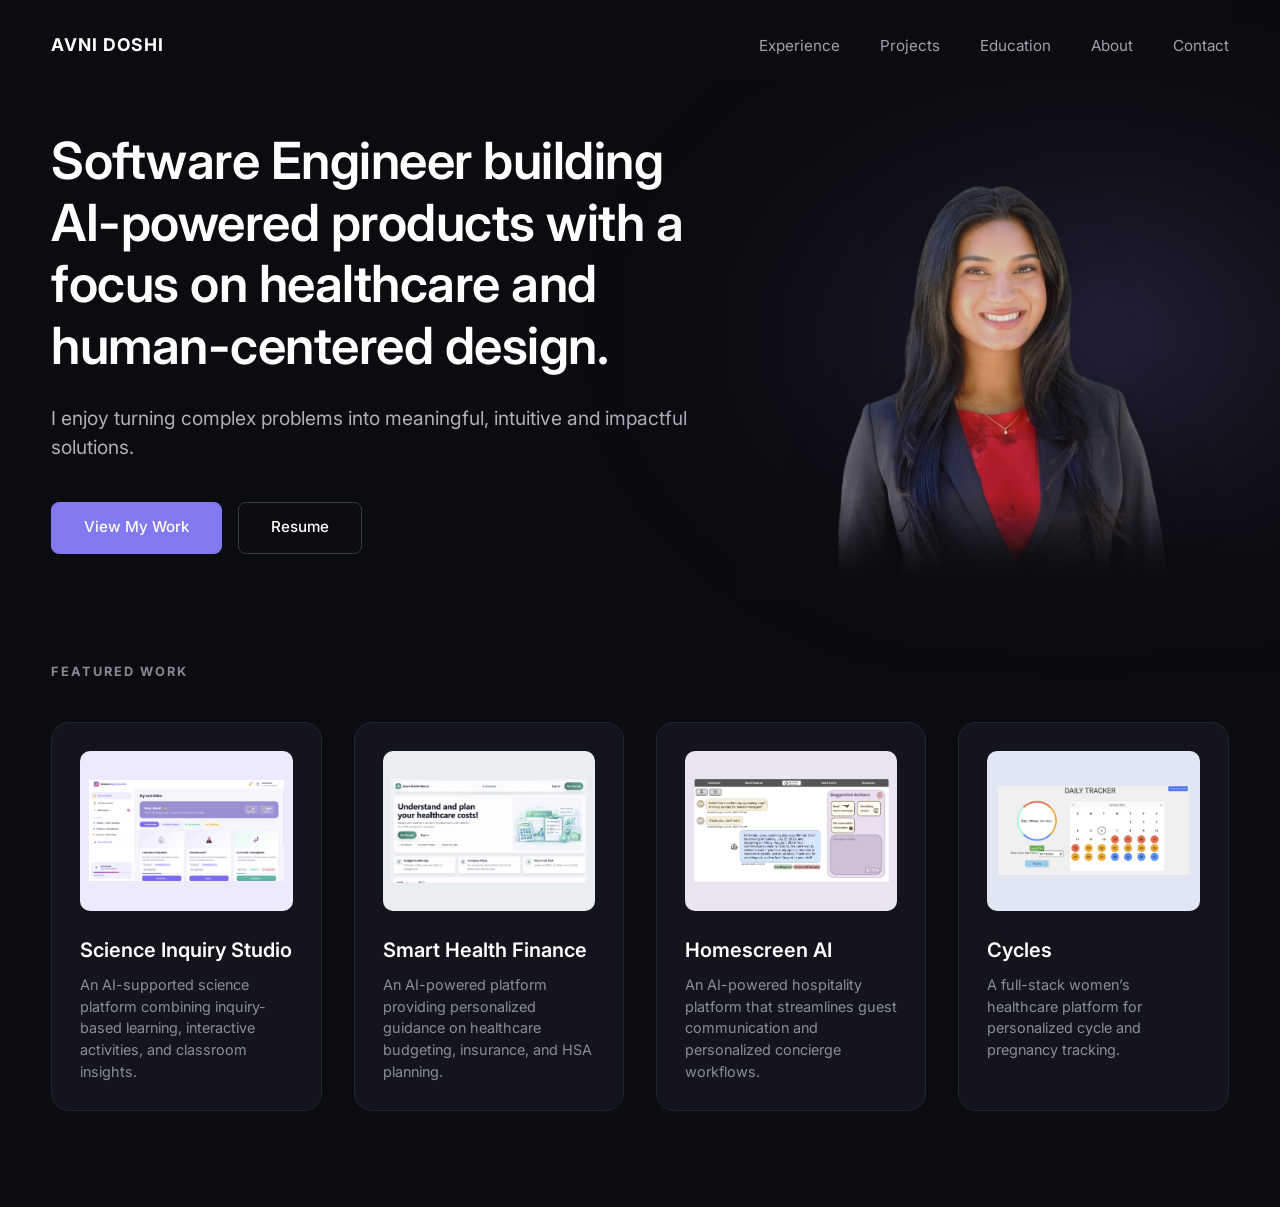
==== commit ba6da350: "Blend homepage portrait into background" ====
--- a/index.html
+++ b/index.html
@@ -19,7 +19,7 @@
         rel="stylesheet"
     >
 
-    <link rel="stylesheet" href="style.css?v=20260814-2">
+    <link rel="stylesheet" href="style.css?v=20260814-3">
 </head>
 
 <body>
--- a/style.css
+++ b/style.css
@@ -252,6 +252,9 @@
     object-fit: contain;
     object-position: center bottom;
     transform: translate(-1.25rem, -0.75rem);
+
+    -webkit-mask-image: linear-gradient(to bottom, #000 0%, #000 82%, transparent 100%);
+    mask-image: linear-gradient(to bottom, #000 0%, #000 82%, transparent 100%);
 
     filter:
         drop-shadow(0 20px 32px rgba(0, 0, 0, 0.22));
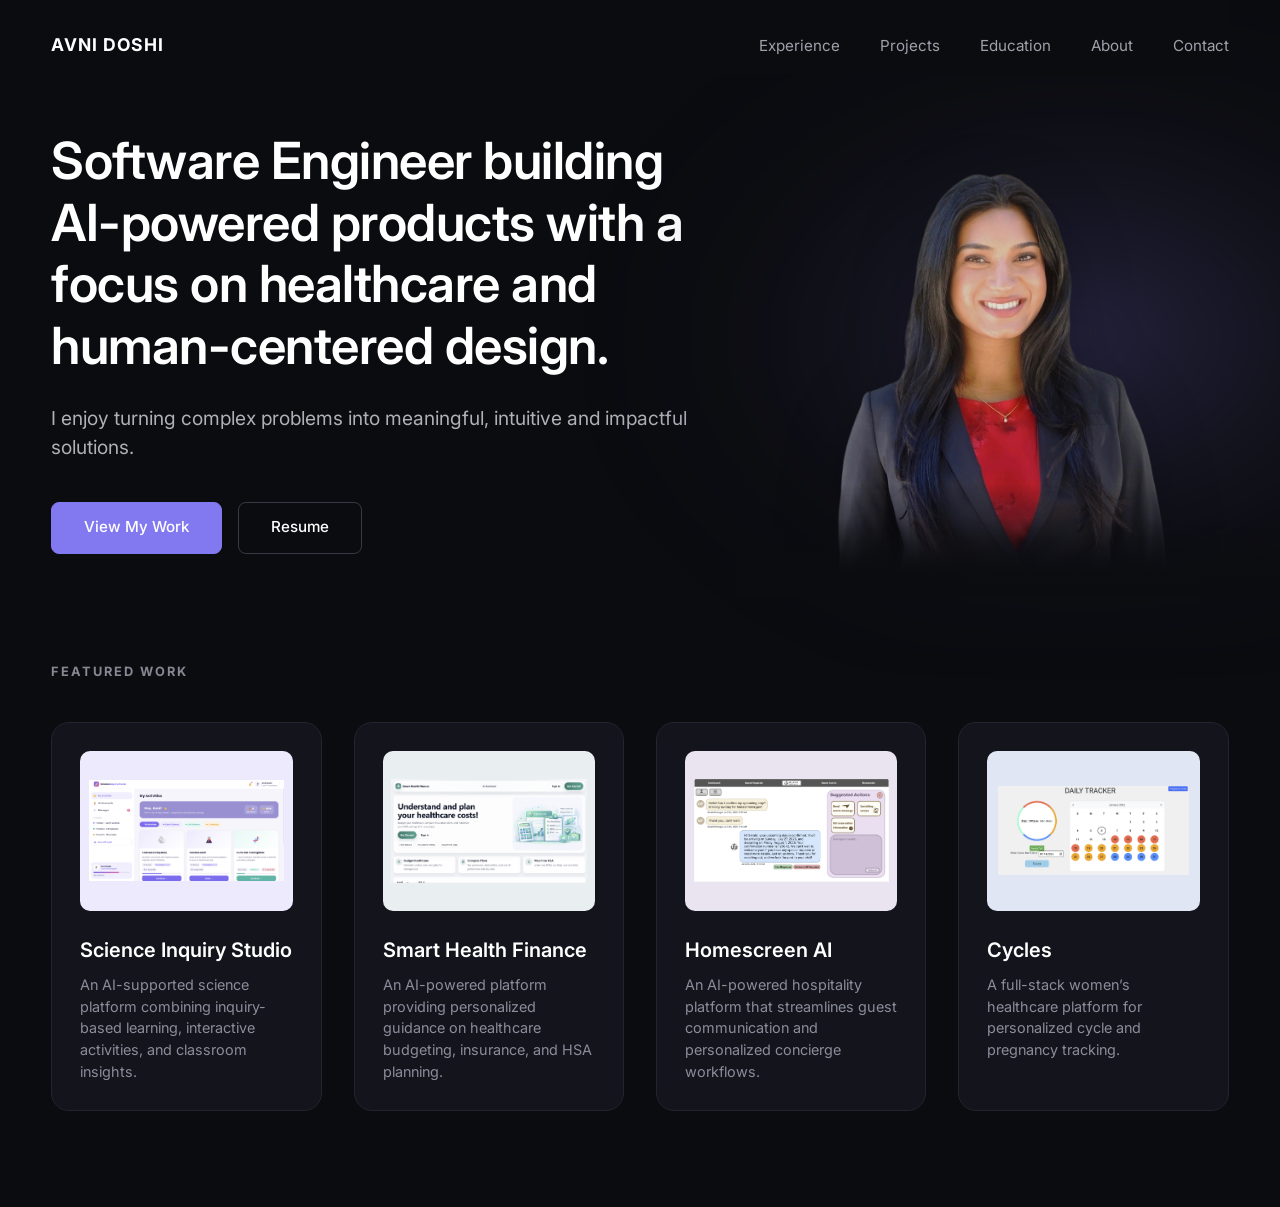
==== commit 7eebbf51: "Fine-tune homepage portrait alignment" ====
--- a/index.html
+++ b/index.html
@@ -19,7 +19,7 @@
         rel="stylesheet"
     >
 
-    <link rel="stylesheet" href="style.css?v=20260814-3">
+    <link rel="stylesheet" href="style.css?v=20260814-4">
 </head>
 
 <body>
--- a/style.css
+++ b/style.css
@@ -251,7 +251,7 @@
 
     object-fit: contain;
     object-position: center bottom;
-    transform: translate(-1.25rem, -0.75rem);
+    transform: translate(-1.25rem, -1.5rem);
 
     -webkit-mask-image: linear-gradient(to bottom, #000 0%, #000 82%, transparent 100%);
     mask-image: linear-gradient(to bottom, #000 0%, #000 82%, transparent 100%);
